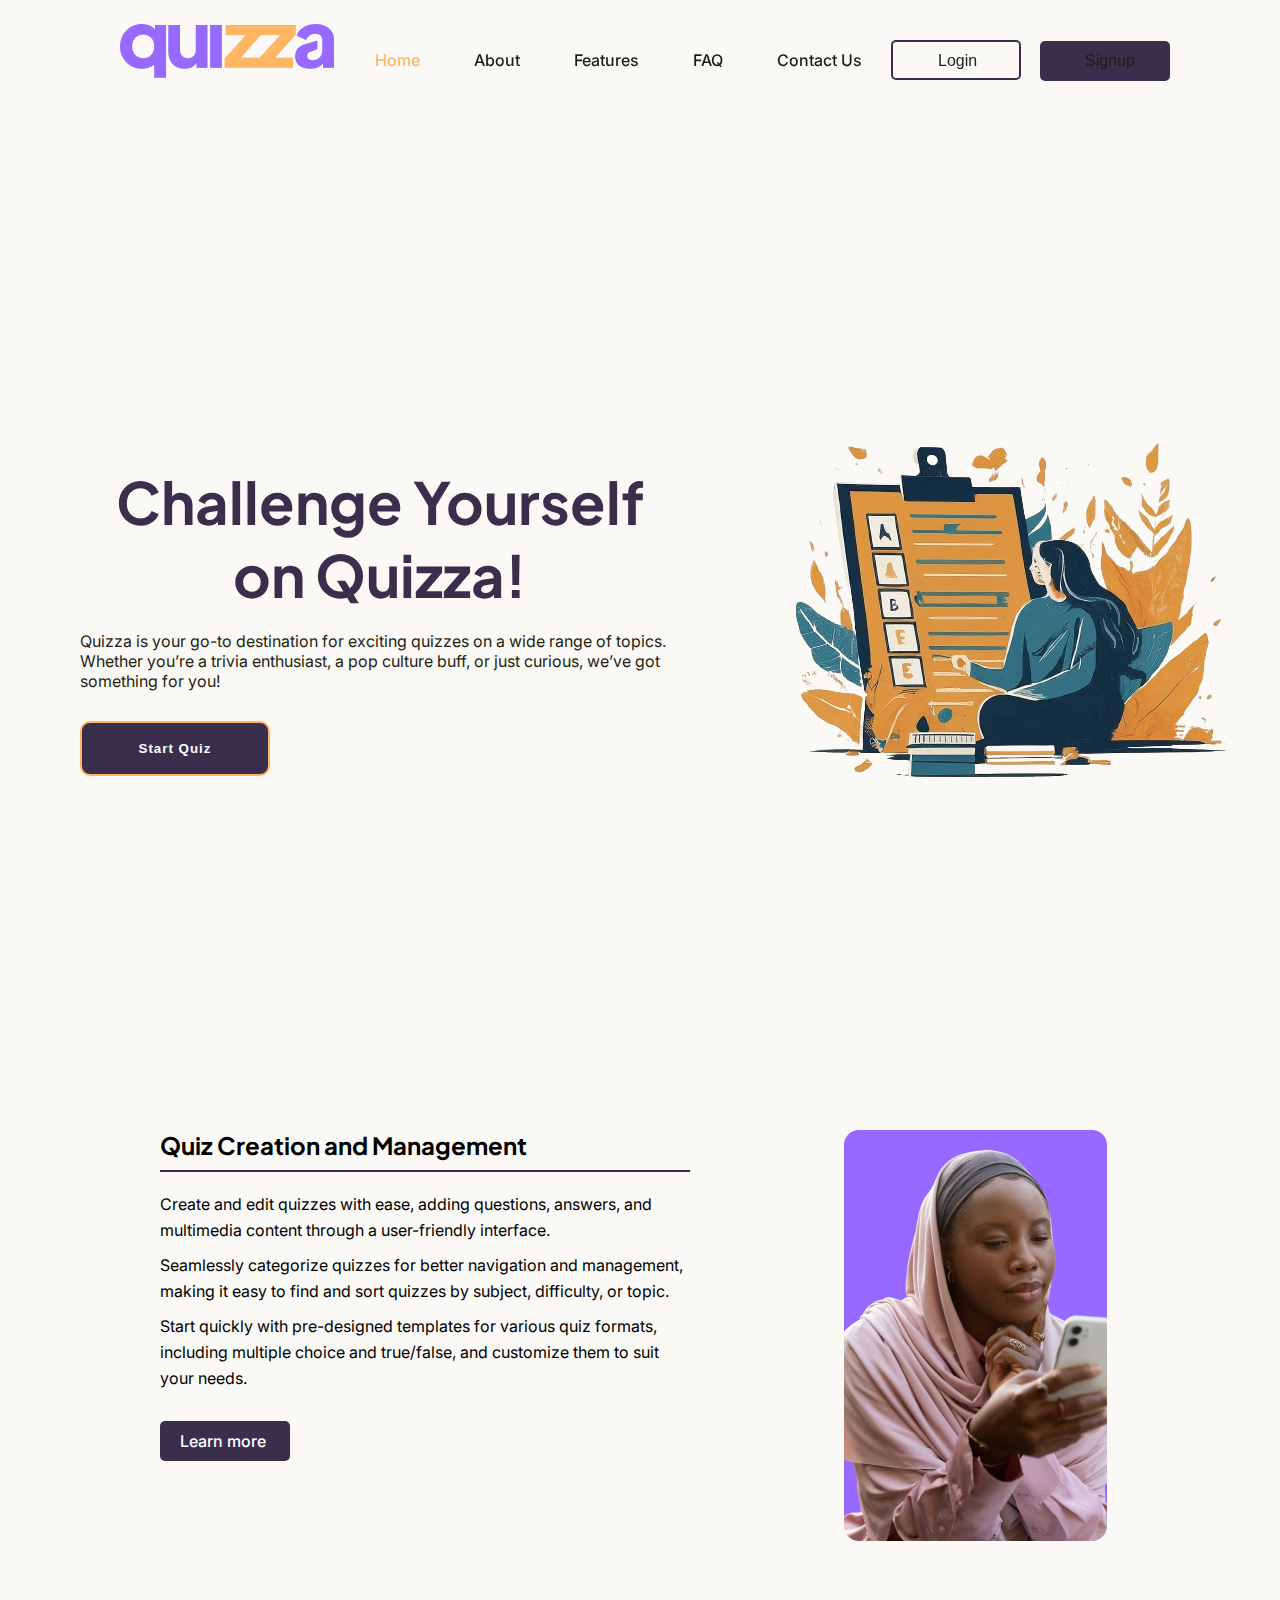
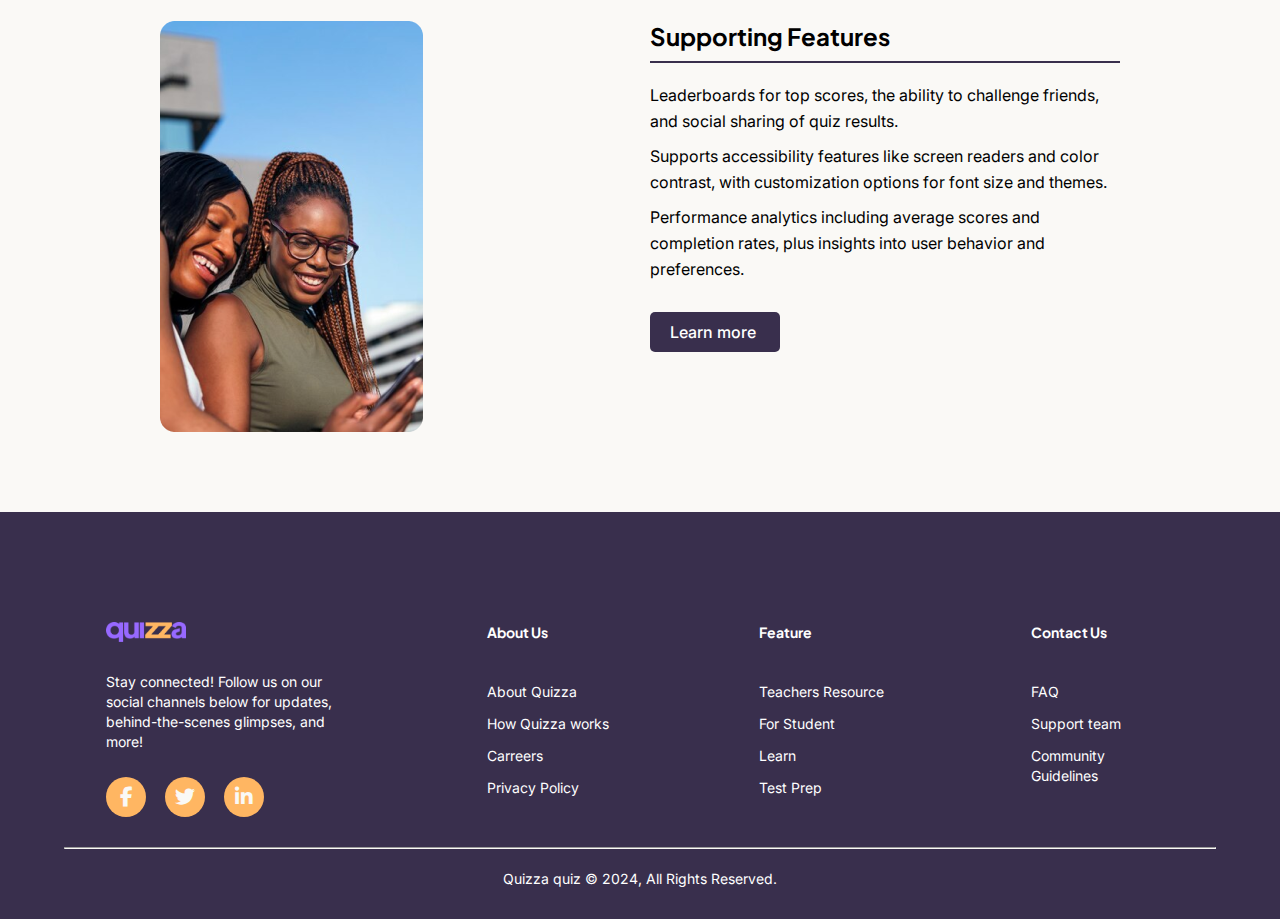
==== index.html @ c8ff4d8f "Add files via upload" ====
<!DOCTYPE html>
<html lang="en">
<head>
    <meta charset="UTF-8">
    <meta name="viewport" content="width=device-width, initial-scale=1.0">
    <link rel="icon" href="Logo.png">
    <title>Quizza</title>
    <link href="https://fonts.googleapis.com/css2?family=Inter:wght@400;700&family=Plus+Jakarta+Sans:wght@400;700&display=swap" rel="stylesheet">
    <link rel="stylesheet" href="Style.css">
    <link rel="stylesheet" type="text/css" href="https://cdnjs.cloudflare.com/ajax/libs/font-awesome/6.6.0/css/all.min.css">
</head>
<body>
    <main class="main">
        <header class="header">
            <img src="Logo.png" class="hello">

            <nav class="navbar">
                <a href="#" class="active">Home</a>
                <a href="#">About</a>
                <a href="#">Features</a>
                <a href="#">FAQ</a>
                <a href="#">Contact Us</a>
                <button class="btn" id="LoginBtn"><a href="login.html">Login</a></button>
                <button class="btn" id="SignupBtn"><a href="signup.html">Signup</a></button>
            </nav>
        </header>
<!--Hero section-->
        <section class="Home">
            <div class="Home-content">
                <H1>Challenge Yourself on Quizza!</H1>
                <p>Quizza is your go-to destination for exciting quizzes on a wide range of topics. Whether you’re a trivia enthusiast, a pop culture buff, or just curious, we’ve got something for you!</p>
                <button class="StartBtn">Start Quiz</button>
            </div>
            <div class="hero-image">
                <img src="heroimage.png" alt="Hero Image">
            </div>
        </section>
<!--Feature section-->
        <section class="Feature">
            <div class="Feature-definition">
                <h2>Quiz Creation and Management</h2>
                    <p>Create and edit quizzes with ease, adding questions, answers, and multimedia content through a user-friendly interface.</p>
                    <p>Seamlessly categorize quizzes for better navigation and management, making it easy to find and sort quizzes by subject, difficulty, or topic.</p>
                    <p>Start quickly with pre-designed templates for various quiz formats, including multiple choice and true/false, and customize them to suit your needs.</p>
                    <a href="#" class="btn">Learn more</a>
            </div>

                <div class="Feature1-image">
                    <img src="Mask2.png" alt="">
                </div>
        </section>

        <section class="Feature2">
            <div class="Feature2-image">
                <img src="Mask1.png" alt="">
            </div>

            <div class="Feature2-definition">
                <h2>Supporting Features</h2>
                    <p>Leaderboards for top scores, the ability to challenge friends, and social sharing of quiz results.</p>
                    <p>Supports accessibility features like screen readers and color contrast, with customization options for font size and themes.</p>
                    <p>Performance analytics including average scores and completion rates, plus insights into user behavior and preferences.</p>
                    <a href="#" class="btn">Learn more</a>
            </div>  
        </section>
    </main>
    <footer>
            <div class="row">
                <div class="footer-col">
                    <img src="Logo.png" class="Logo">
                    <p>Stay connected! Follow us on our social channels below for updates, behind-the-scenes glimpses, and more!</p>
                    <div class="social-links">
                        <a href="#"><i class="fab fa-facebook-f"></i></a>
                        <a href="#"><i class="fab fa-twitter"></i></a>
                        <a href="#"><i class="fab fa-linkedin-in"></i></a>
                    </div>
                </div>
                <div class="footer-col">
                    <h4>About Us</h4>
                    <ul>
                        <li><a href="#">About Quizza</a></li>
                        <li><a href="#">How Quizza works</a></li>
                        <li><a href="#">Carreers</a></li>
                        <li><a href="#">Privacy Policy</a></li>
                    </ul>
                </div>
                <div class="footer-col">
                    <h4>Feature</h4>
                    <ul>
                        <li><a href="#">Teachers Resource</a></li>
                        <li><a href="#">For Student</a></li>
                        <li><a href="#">Learn</a></li>
                        <li><a href="#">Test Prep</a></li>
                    </ul>
                </div>
                <div class="footer-col">
                    <h4>Contact Us</h4>
                    <ul>
                        <li><a href="#">FAQ</a></li>
                        <li><a href="#">Support team</a></li>
                        <li><a href="#">Community Guidelines</a></li>
                    </ul>
                </div>
            </div>
            <hr>
                <p class="copyrightText">Quizza quiz © 2024, All Rights Reserved.</p>
        </hr>
    </footer>
</body>
</html>
---- Style.css ----
*{
    margin: 0;
    padding: 0;
    box-sizing: border-box;
}

/*set the default font for the body*/
body {
    font-family: 'Inter', sans-serif;
    background-color: #FAF9F6;
}

/*set the default font for the header*/
h1, h2, h3, h4, h5, h6{
    font-family: 'Plus Jakarta Sans', sans-serif;
}

.hello{
    position: absolute;
    height: auto;
    left: 0px;
    width: 214px;
}

.header{
    position: fixed;
    top: 0;
    left: 0;
    width: 100%;
    padding: 20px 10%;
    background: transparent;
    margin: 0 120px 0 120px;
    display: flex;
    justify-content: space-around;
    align-items: center;
    z-index: 100;
}

.navbar a{
    font-size: 16px;
    color: #1e1e11;
    text-decoration: none;
    font-weight: 500;
    margin: 0px 25px;
    transition: 3s;
}

.navbar a:hover, 
.navbar a.active {
    color: #ffb662;
}

.btn{
    width: 130px;
    height: 40px;
    font-weight: 500;
    background: #392f4d;
    border: none;
    border-radius: 10px;
    cursor: pointer;
}

#SignupBtn{
    margin-left: 15px;
    color: #fff;
    font-weight: 600;
}

#LoginBtn{
   border: 2px solid #392f4d;
   background: none;
   color: #1e1e11;
   font-weight: 600;
}

.Home{
    height: 100vh;
    width: 100%;
    margin-left: 120px;
    display: flex;
    justify-content: left;
    align-items: center;
}

.Home-content{
   max-width: 600px; 
   display: inline-block;
   align-items: center;
   flex-direction: column;
}

.Home-content h1{
    font-size: 58px;
    font-weight: 700;
    color: #392f4d;
}

.Home-content p{
    font-size:  16px;
    text-align: left;
    margin-bottom: 30px;
    color: #1e1e11;
}

.Home-content .StartBtn{
    width: 190px;
    height: 55px;
    background: #392f4d;
    border-radius: 10px;
    color: #fff;
    border: 2px solid #ffb662;
    outline: none;
    font-weight: 600;
    letter-spacing: 1px;
    cursor: pointer;
}

/*Hero image styling*/
.hero-image{
    flex: 1;
    display: flex;
    justify-content: center;
    align-items: center;
}

.hero-image img{
    max-width: 100%;
    height: auto;
}


/*Feature section*/

Section{
    margin-bottom: 40px;
}

.Feature {
    display: flex;
    margin-left: 120px;
    align-items: flex-start;
    justify-content: space-between;
    flex-wrap: wrap; /* Ensures responsiveness */
    padding: 20px;
}

.Feature-definition {
    flex: 1;
    margin-right: 20px; /* Space between content and image */
}

.Feature-definition h2 {
    margin-bottom: 20px; /* Space below the heading */
}

.Feature-definition h3 {
    font-size: 1.5em;
    margin-bottom: 10px; /* Space between h3 and the paragraphs */
}

.Feature-definition p {
    margin: 10px 0; /* Space between paragraphs */
    line-height: 1.6; /* Adjust line height for readability */
}

.Feature1-image {
    flex: 1;
    display: flex;
    justify-content: center;
    align-items: center;
    /*text-align: right; /* Aligns the image to the right */
}

.Feature1-image img {
    max-width: 100%; /* Ensures the image is responsive */
    height: auto; /* Maintains aspect ratio */
}

.btn {
    display: inline-block;
    padding: 10px 20px;
    background-color: #392f4d;
    color: #fff;
    text-decoration: none;
    border-radius: 5px;
    margin-top: 20px;
}

.btn:hover {
    background-color: #ffb662;
}

.Feature2 {
    display: flex;
    align-items: flex-start; /* Align items at the top */
    justify-content: space-between; /* Distribute space between items */
    flex-wrap: wrap; /* Allows wrapping on smaller screens */
    padding: 20px;
}

.Feature2-image {
    flex: 1;
    flex: 1;
    display: flex;
    margin-left: 120px;
    justify-content: left;
    align-items: center;
    margin-right: 20px; /* Space between the image and content */
    /*text-align: center; /* Centers the image inside its container */
}

.Feature2-image img {
    max-width: 100%; /* Ensures the image is responsive */
    height: auto; /* Maintains aspect ratio */
}

.Feature2-definition {
    flex: 1;
    margin-right: 120px;
}

.Feature2-definition h2 {
    margin-bottom: 20px; /* Space below h2 */
}

.Feature2-definition p {
    margin: 10px 0; /* Space between paragraphs */
    line-height: 1.6; /* Adjust line height for readability */
}

.btn {
    display: inline-block;
    padding: 10px 20px;
    background-color: #392f4d;
    color: #fff;
    text-decoration: none;
    border-radius: 5px;
    margin-top: 20px; /* Space above the button */
}

.btn:hover {
    background-color: #ffb662;
}




/*Hero image styling*/
.hero-image{
    flex: 1;
    display: flex;
    justify-content: center;
    align-items: center;
}

.hero-image img{
    max-width: 100%;
    height: auto;
}


/*Form styling*/

header {
    text-align: center;
    margin-bottom: 20px;
}

main {
    display: flex;
    justify-content: center;
    align-items: center;
    width: 100%;
    height: 100%;
    flex-direction: column;
    margin-top: 150px;
    margin-bottom: 1 0px;
}

.form-container {
    background-color: white;
    padding: 20px;
    border-radius: 10px;
    box-shadow: 0 0 10px rgba(0, 0, 0, 0.1);
    max-width: 400px;
    width: 100%;
}

form {
    display: flex;
    flex-direction: column;
}

form label {
    margin: 10px 0 5px;
}

form input {
    padding: 10px;
    margin-bottom: 15px;
    border: 1px solid #ccc;
    border-radius: 5px;
}

button {
    padding: 10px;
    background-color: #392f4d;
    color: white;
    border: none;
    border-radius: 5px;
    cursor: pointer;
}


/*User Profile*/

header {
    text-align: center;
    margin-bottom: 20px;
}

main {
    display: flex;
    justify-content: center;
    align-items: center;
    width: 100%;
    height: 100%;
    flex-direction: column;
    padding: 20px;
    box-sizing: border-box;
}

.profile-container {
    background-color: white;
    padding: 20px;
    border-radius: 10px;
    box-shadow: 0 0 10px rgba(0, 0, 0, 0.1);
    max-width: 600px;
    width: 100%;
    box-sizing: border-box;
}

.profile-container section {
    margin-bottom: 20px;
}

.profile-container h2 {
    border-bottom: 1px solid #ccc;
    padding-bottom: 10px;
    margin-bottom: 10px;
}

form {
    display: flex;
    flex-direction: column;
}

form label {
    margin: 10px 0 5px;
}

form input, form textarea, form select {
    padding: 10px;
    margin-bottom: 15px;
    border: 1px solid #ccc;
    border-radius: 5px;
}

button {
    padding: 10px;
    background-color: #392f4d;
    color: white;
    border: none;
    border-radius: 5px;
    cursor: pointer;
}


/*Quiz management*/
header {
    display: flex;
    justify-content: space-between;
    align-items: center;
    padding: 20px;
    background-color: #392f4d;
    color: white;
}

header .logo {
    width: 150px;
}

header .profile-dropdown {
    position: relative;
    display: inline-block;
}

header .profile-dropdown img {
    width: 40px;
    height: 40px;
    border-radius: 50%;
    cursor: pointer;
}

header .profile-dropdown-content {
    display: none;
    position: absolute;
    right: 0;
    background-color: white;
    box-shadow: 0 8px 16px rgba(0,0,0,0.2);
    z-index: 1;
}

header .profile-dropdown-content a {
    color: black;
    padding: 12px 16px;
    text-decoration: none;
    display: block;
}

header .profile-dropdown-content a:hover {
    background-color: #ddd;
}

header .profile-dropdown:hover .profile-dropdown-content {
    display: block;
}

main {
    padding: 20px;
    display: flex;
    flex-direction: column;
    align-items: center;
}

.container {
    background-color: white;
    padding: 20px;
    border-radius: 10px;
    box-shadow: 0 0 10px rgba(0, 0, 0, 0.1);
    max-width: 900px;
    width: 100%;
}

h1 {
    text-align: center;
    margin-bottom: 20px;
}

h2 {
    border-bottom: 2px solid #392f4d;
    padding-bottom: 10px;
    margin-bottom: 20px;
}

form {
    display: flex;
    flex-direction: column;
}

form label {
    margin: 10px 0 5px;
}

form input, form textarea, form select {
    padding: 10px;
    margin-bottom: 15px;
    border: 1px solid #ccc;
    border-radius: 5px;
}

button {
    padding: 10px;
    background-color: #392f4d;
    color: white;
    border: none;
    border-radius: 5px;
    cursor: pointer;
    display: inline-block;
}

/* Section Styles */
.category, .template, .social-sharing, .leaderboard, .analytics {
    margin-bottom: 30px;
}

.template-options {
    display: flex;
    flex-wrap: wrap;
    gap: 20px;
    justify-content: space-between;
}

.template-card {
    background-color: #f9f9f9;
    padding: 15px;
    border: 1px solid #ccc;
    border-radius: 10px;
    width: calc(33.333% - 20px); /* Adjust width to fit three items in a row */
    box-shadow: 0 0 5px rgba(0,0,0,0.1);
    text-align: center;
    margin-bottom: 20px; /* Space between rows */
}

.template-card h3 {
    margin-top: 0;
}

.sharing-options {
    display: flex;
    flex-wrap: wrap;
    gap: 10px;
    justify-content: center;
}

.sharing-options button {
    margin: 5px 0; /* Margin for buttons */
    padding: 10px 15px;
}

.leaderboard {
    padding: 20px;
    background-color: #f9f9f9;
    border: 1px solid #ccc;
    border-radius: 10px;
}

.leaderboard h3 {
    margin-top: 0;
}

.leaderboard ol, .leaderboard ul {
    margin: 0;
    padding: 0;
    list-style-position: inside;
}

.leaderboard li {
    margin-bottom: 10px;
}


.analytics-info {
    background-color: #f9f9f9;
    padding: 15px;
    border: 1px solid #ccc;
    border-radius: 10px;
    box-shadow: 0 0 5px rgba(0,0,0,0.1);
    margin-top: 20px;
}


/*Quiz screen*/

.quiz-list-container {
    width: 80%;
    max-width: 800px;
    margin: 0 auto;
    text-align: center;
    padding: 20px;
    display: flex;
    justify-content: center;
    align-items: center;
    min-height: 100vh;
    margin: 0;
}

h1 {
    color: #333;
    margin-bottom: 20px;
}

/* Quiz Card Styles */
.quiz-card {
    background-color: #fff;
    border: 1px solid #ddd;
    border-radius: 8px;
    box-shadow: 0 2px 4px rgba(0, 0, 0, 0.1);
    margin: 10px 0;
    padding: 20px;
    text-align: left;
    transition: box-shadow 0.3s;
}

.quiz-card:hover {
    box-shadow: 0 4px 8px rgba(0, 0, 0, 0.2);
}

.quiz-card h2 {
    margin: 0 0 10px;
    font-size: 24px;
    color: #333;
}

.quiz-card p {
    margin: 5px 0;
    color: #555;
}

.start-quiz-btn {
    background-color: #392f4d;
    border: none;
    color: white;
    padding: 10px 20px;
    text-align: center;
    text-decoration: none;
    display: inline-block;
    font-size: 16px;
    border-radius: 4px;
    cursor: pointer;
    transition: background-color 0.3s;
}


.start-quiz-btn:hover {
    background-color: #ffb662;
}

/* Centering the quiz container */
.quiz-container {
    width: 100%;
    max-width: 600px;
    background-color: #fff;
    padding: 20px;
    border-radius: 8px;
    box-shadow: 0 2px 4px rgba(0, 0, 0, 0.1);
    text-align: center;
    margin: 20px auto;
}

/* Quiz Header */
.quiz-header {
    display: flex;
    justify-content: space-between;
    align-items: center;
    margin-bottom: 20px;
}

#quiz-title {
    font-size: 24px;
    margin: 0;
    color: #333;
}

.timer {
    font-size: 16px;
    color: #ff0000;
    margin-left: 30px;
    margin-right: 100px;
}

.question-navigation {
    display: flex;
    justify-content: space-between;
    width: 100%;
    max-width: 200px;
    margin: 0 auto;
}

.question-navigation button {
    background-color: #392f4d;
    border: none;
    color: white;
    padding: 10px 20px;
    font-size: 16px;
    border-radius: 4px;
    cursor: pointer;
    transition: background-color 0.3s;
    margin: 0 5px;
}

.question-navigation button:hover {
    background-color: #ffb662;
}

/* Question and Answers */
.question-container {
    text-align: left;
    margin-bottom: 20px;
}

#question {
    font-size: 20px;
    margin: 0 0 10px;
    color: #333;
}

.answers label {
    display: block;
    margin-bottom: 10px;
    font-size: 16px;
    color: #555;
}

.answers input[type="radio"] {
    margin-right: 10px;
}

/* Quiz Footer */
.quiz-footer {
    text-align: center;
    margin-top: 20px;
}

#submit-btn {
    background-color: #392f4d;
    border: none;
    color: white;
    padding: 10px 20px;
    font-size: 16px;
    border-radius: 4px;
    cursor: pointer;
    transition: background-color 0.3s;
}

#submit-btn:hover {
    background-color: #ffb662;
}




/*Styles for footer*/

footer{
    width: 100%;
    position: relative;
    bottom: 0;
    background: #392f4d;
    color: #fff;
    padding: 100px 0 30px;
    font-size: 14px;
    line-height: 20px;

}

.row{
    width: 85%;
    margin: auto;
    display: flex;
    flex-wrap: wrap;
    align-items: flex-start;
    justify-content: space-between;
}

.footer-col{
    flex-basis: 25%;
    padding: 10px; 
}

.footer-col:nth-child(2), .footer-col:nth-child(3), .footer-col:nth-child(4){
    flex-basis: 15%;
}

.Logo{
    width: 80px;
    margin-bottom: 25px;
}

.footer-col h4{
    width: fit-content;
    margin-bottom: 40px;
    position: relative;
}

.social-links .fab{
    width: 40px;
    height: 40px;
    border-radius: 50%;
    text-align: center;
   line-height: 40px;
   font-size: 20px;
   color: #FAF9F6;
   background: #ffb662;
   margin-right: 15px;
   cursor: pointer;
   margin-top: 25px;
}

ul li{
    list-style: none;
    margin-bottom: 12px;
}

ul li a{
    text-decoration: none;
    color: #fff;
}

hr{
    width: 90%;
    border: o;
    border-bottom: 1px solid #FAF9F6;
    margin: 20px auto;
}

.copyrightText{
    text-align: center;
}

@media (max-width: 700px){
    footer{
        bottom: unset;
    }
    .footer-col{
        flex-basis: 100%; 
    }
    
    .footer-col:nth-child(2), .footer-col:nth-child(3), .footer-col:nth-child(4){
        flex-basis: 100%;
    }
}
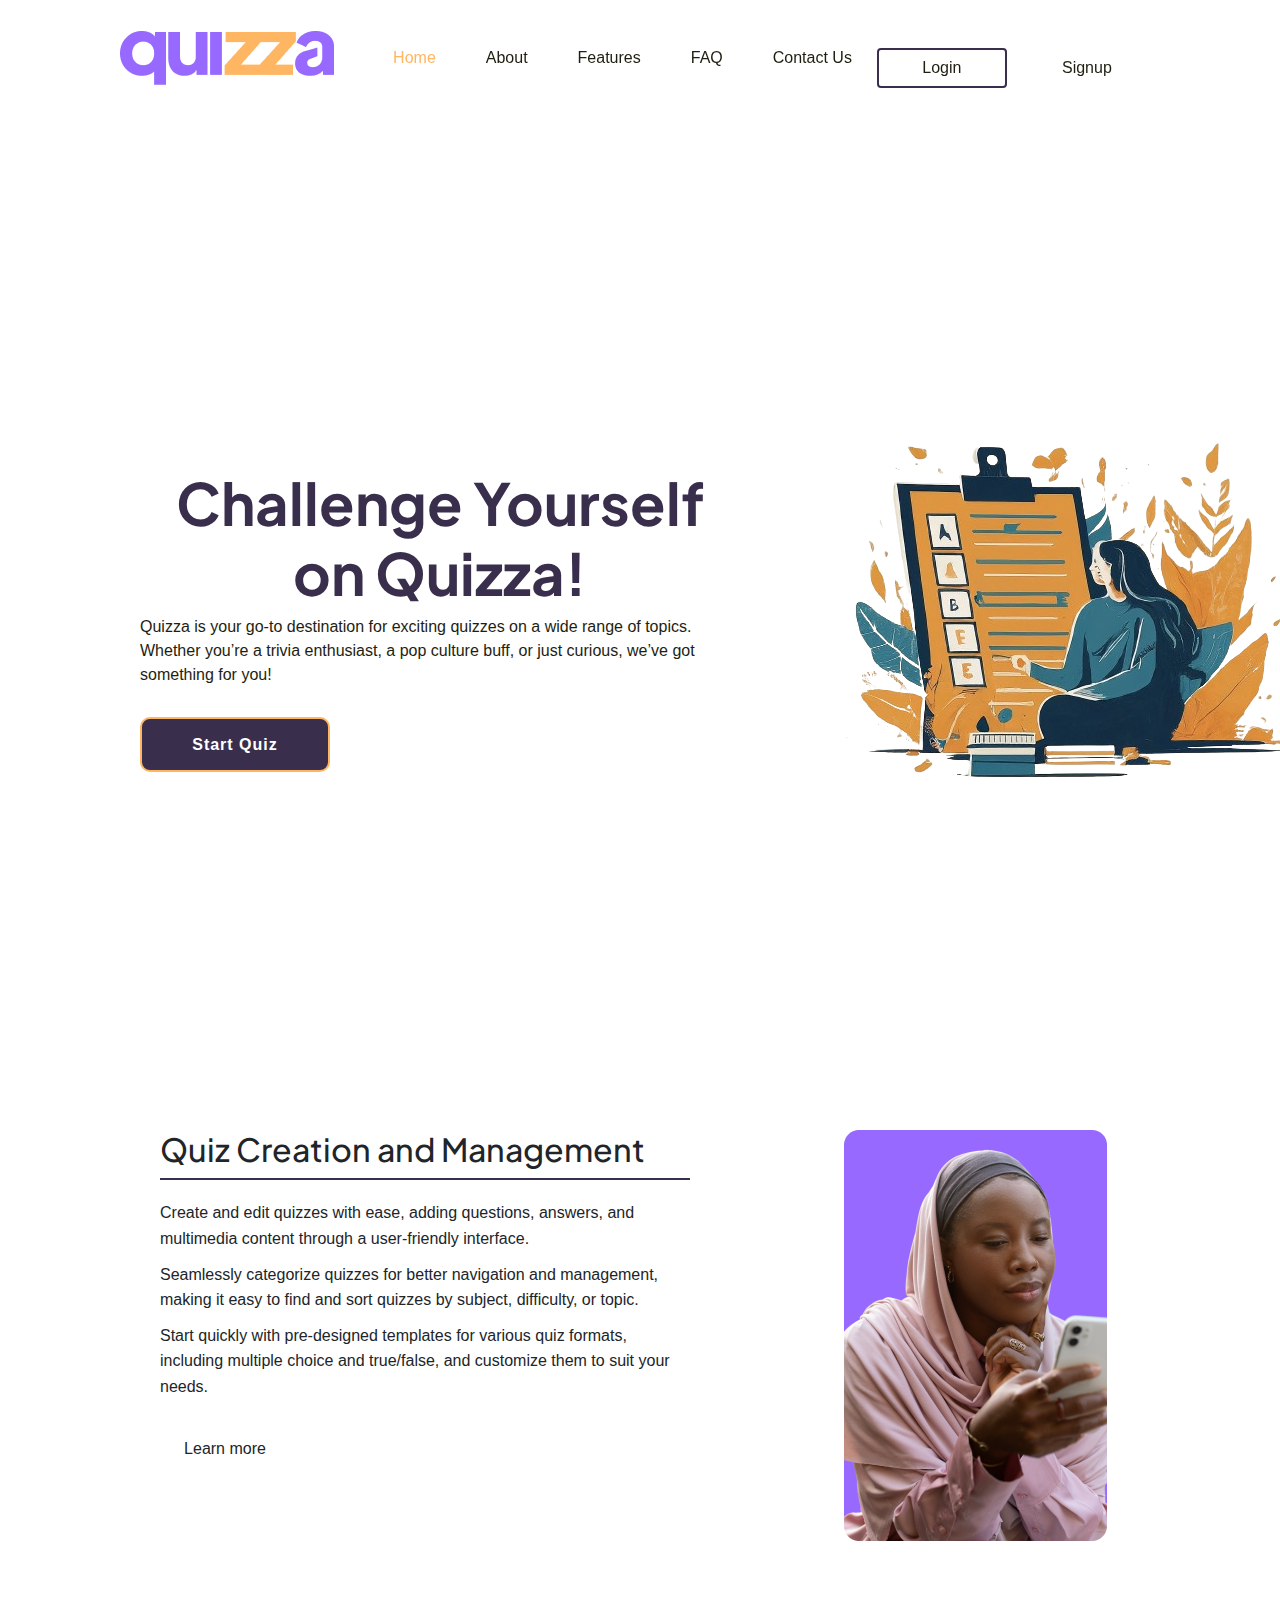
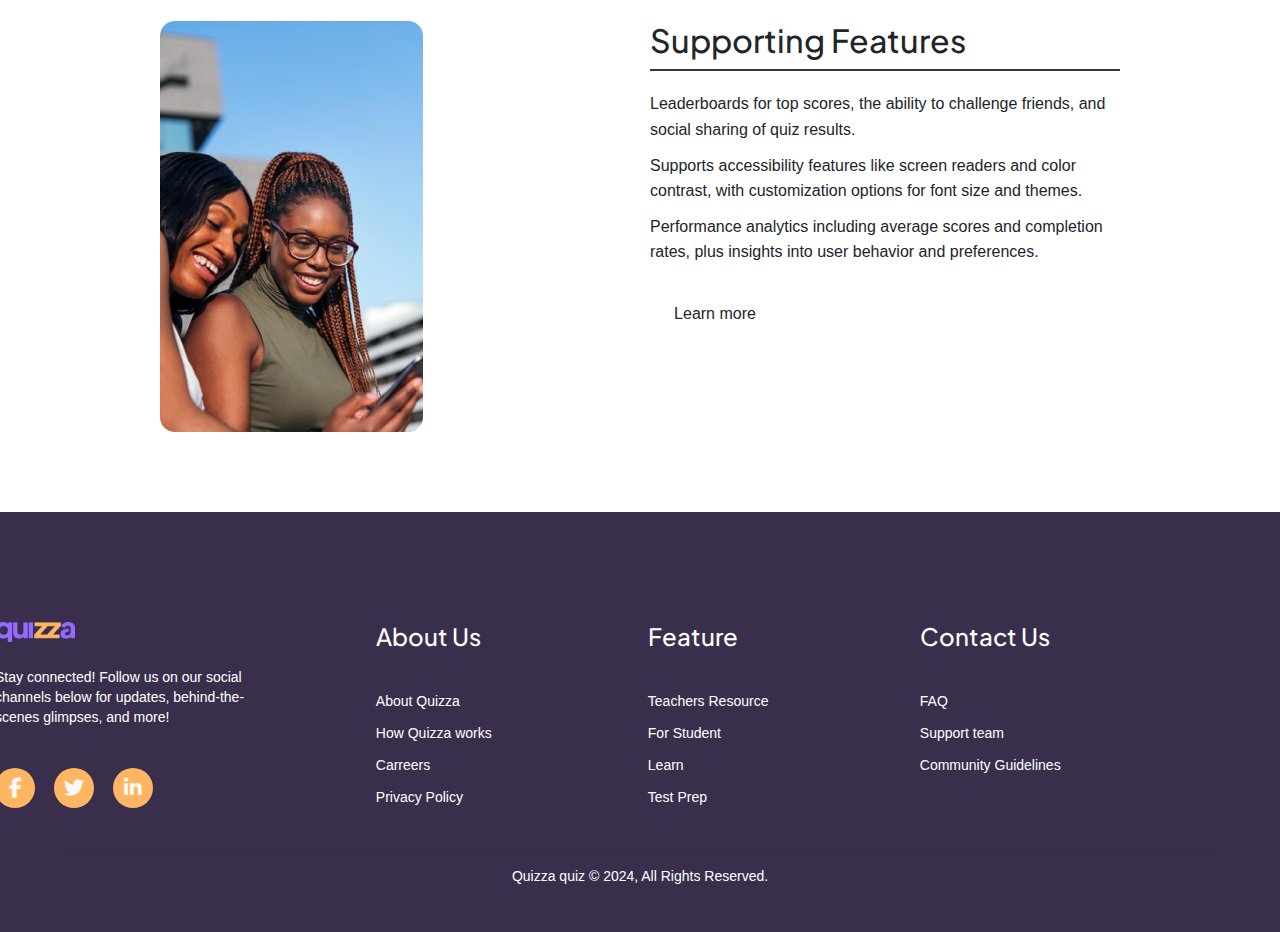
==== commit be45fe0e: "Update index.html" ====
--- a/index.html
+++ b/index.html
@@ -8,6 +8,7 @@
     <link href="https://fonts.googleapis.com/css2?family=Inter:wght@400;700&family=Plus+Jakarta+Sans:wght@400;700&display=swap" rel="stylesheet">
     <link rel="stylesheet" href="Style.css">
     <link rel="stylesheet" type="text/css" href="https://cdnjs.cloudflare.com/ajax/libs/font-awesome/6.6.0/css/all.min.css">
+    <link href="https://stackpath.bootstrapcdn.com/bootstrap/4.5.2/css/bootstrap.min.css" rel="stylesheet">
 </head>
 <body>
     <main class="main">
@@ -107,4 +108,4 @@
         </hr>
     </footer>
 </body>
-</html>+</html>
--- a/Style.css
+++ b/Style.css
@@ -283,7 +283,7 @@
     padding: 20px;
     border-radius: 10px;
     box-shadow: 0 0 10px rgba(0, 0, 0, 0.1);
-    max-width: 400px;
+    max-width: 500px;
     width: 100%;
 }
 
@@ -378,7 +378,7 @@
 
 
 /*Quiz management*/
-header {
+.management {
     display: flex;
     justify-content: space-between;
     align-items: center;
@@ -810,4 +810,4 @@
     .footer-col:nth-child(2), .footer-col:nth-child(3), .footer-col:nth-child(4){
         flex-basis: 100%;
     }
-}+}
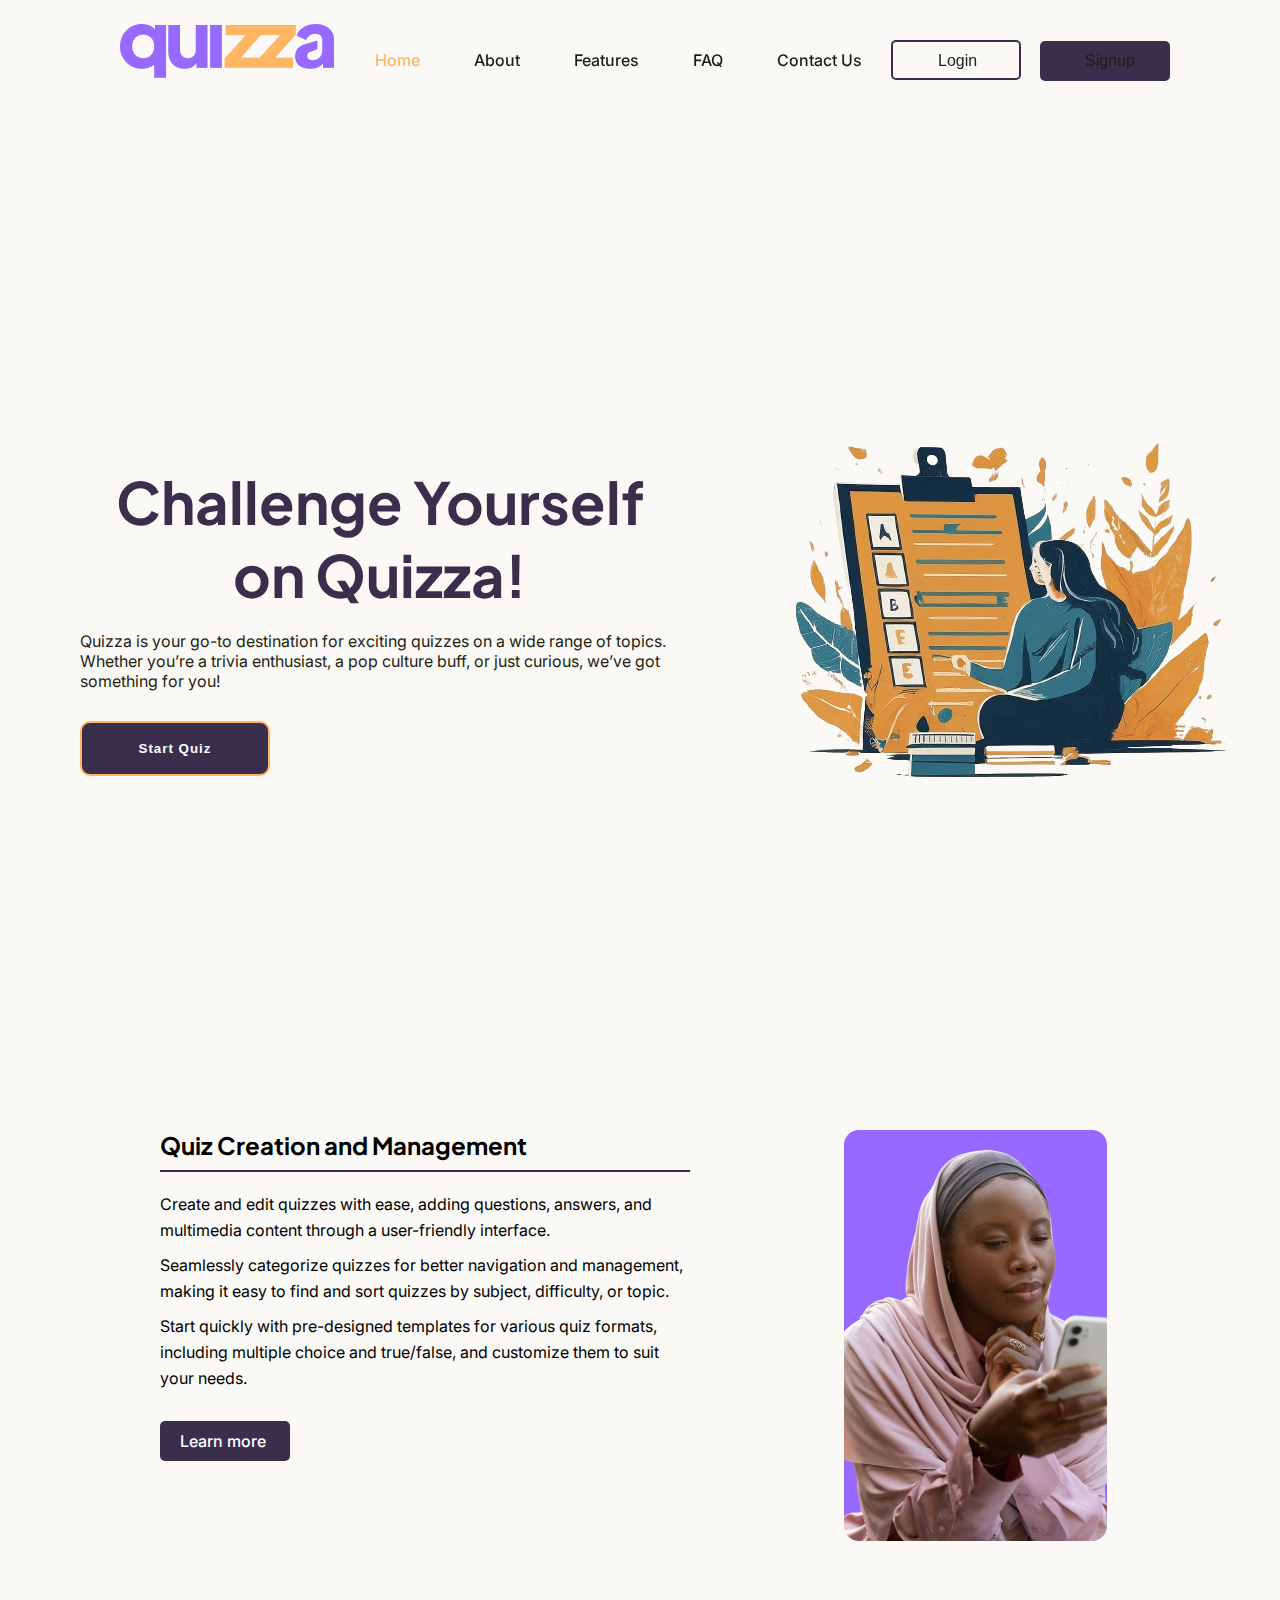
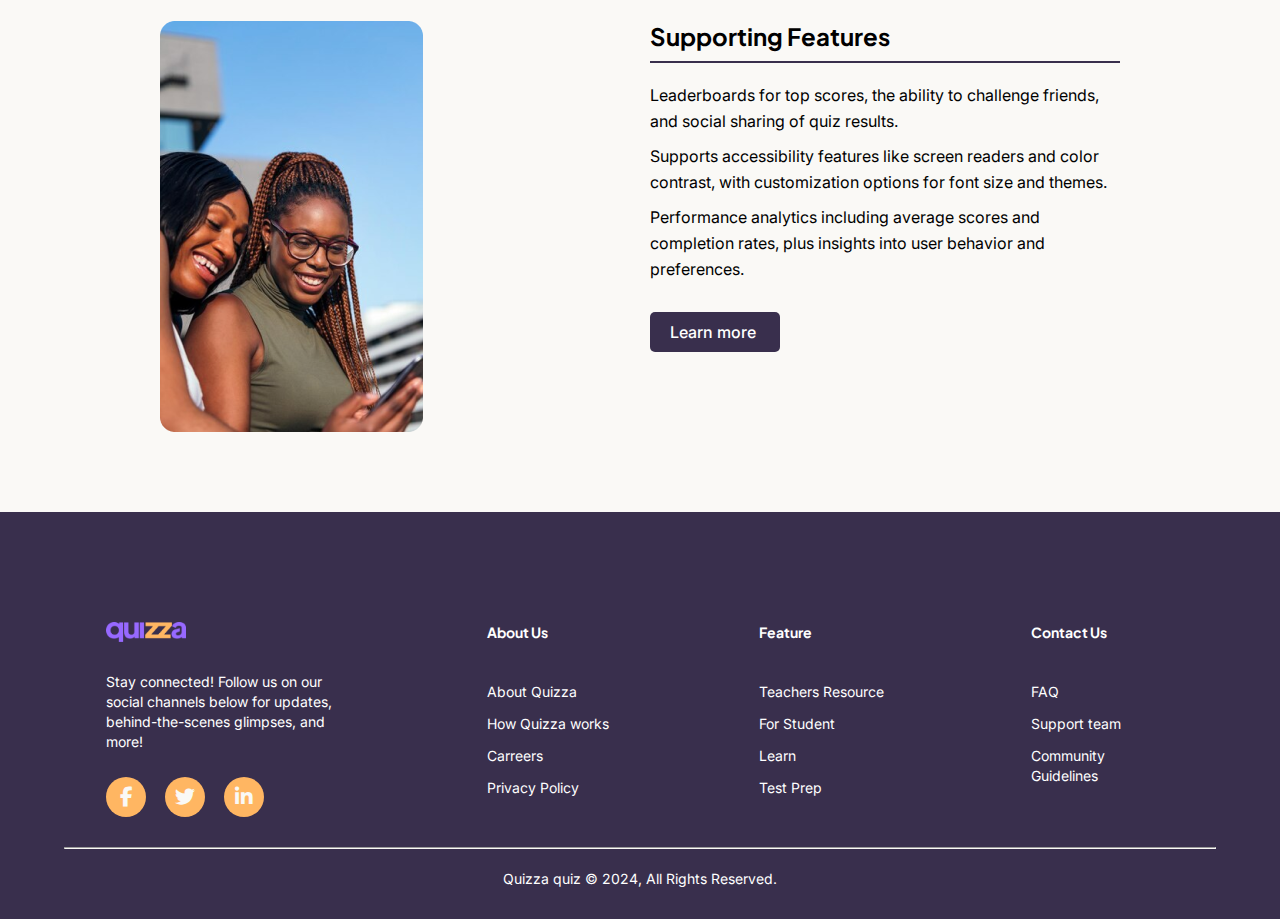
==== commit 61b7e57d: "Update index.html" ====
--- a/index.html
+++ b/index.html
@@ -8,7 +8,6 @@
     <link href="https://fonts.googleapis.com/css2?family=Inter:wght@400;700&family=Plus+Jakarta+Sans:wght@400;700&display=swap" rel="stylesheet">
     <link rel="stylesheet" href="Style.css">
     <link rel="stylesheet" type="text/css" href="https://cdnjs.cloudflare.com/ajax/libs/font-awesome/6.6.0/css/all.min.css">
-    <link href="https://stackpath.bootstrapcdn.com/bootstrap/4.5.2/css/bootstrap.min.css" rel="stylesheet">
 </head>
 <body>
     <main class="main">
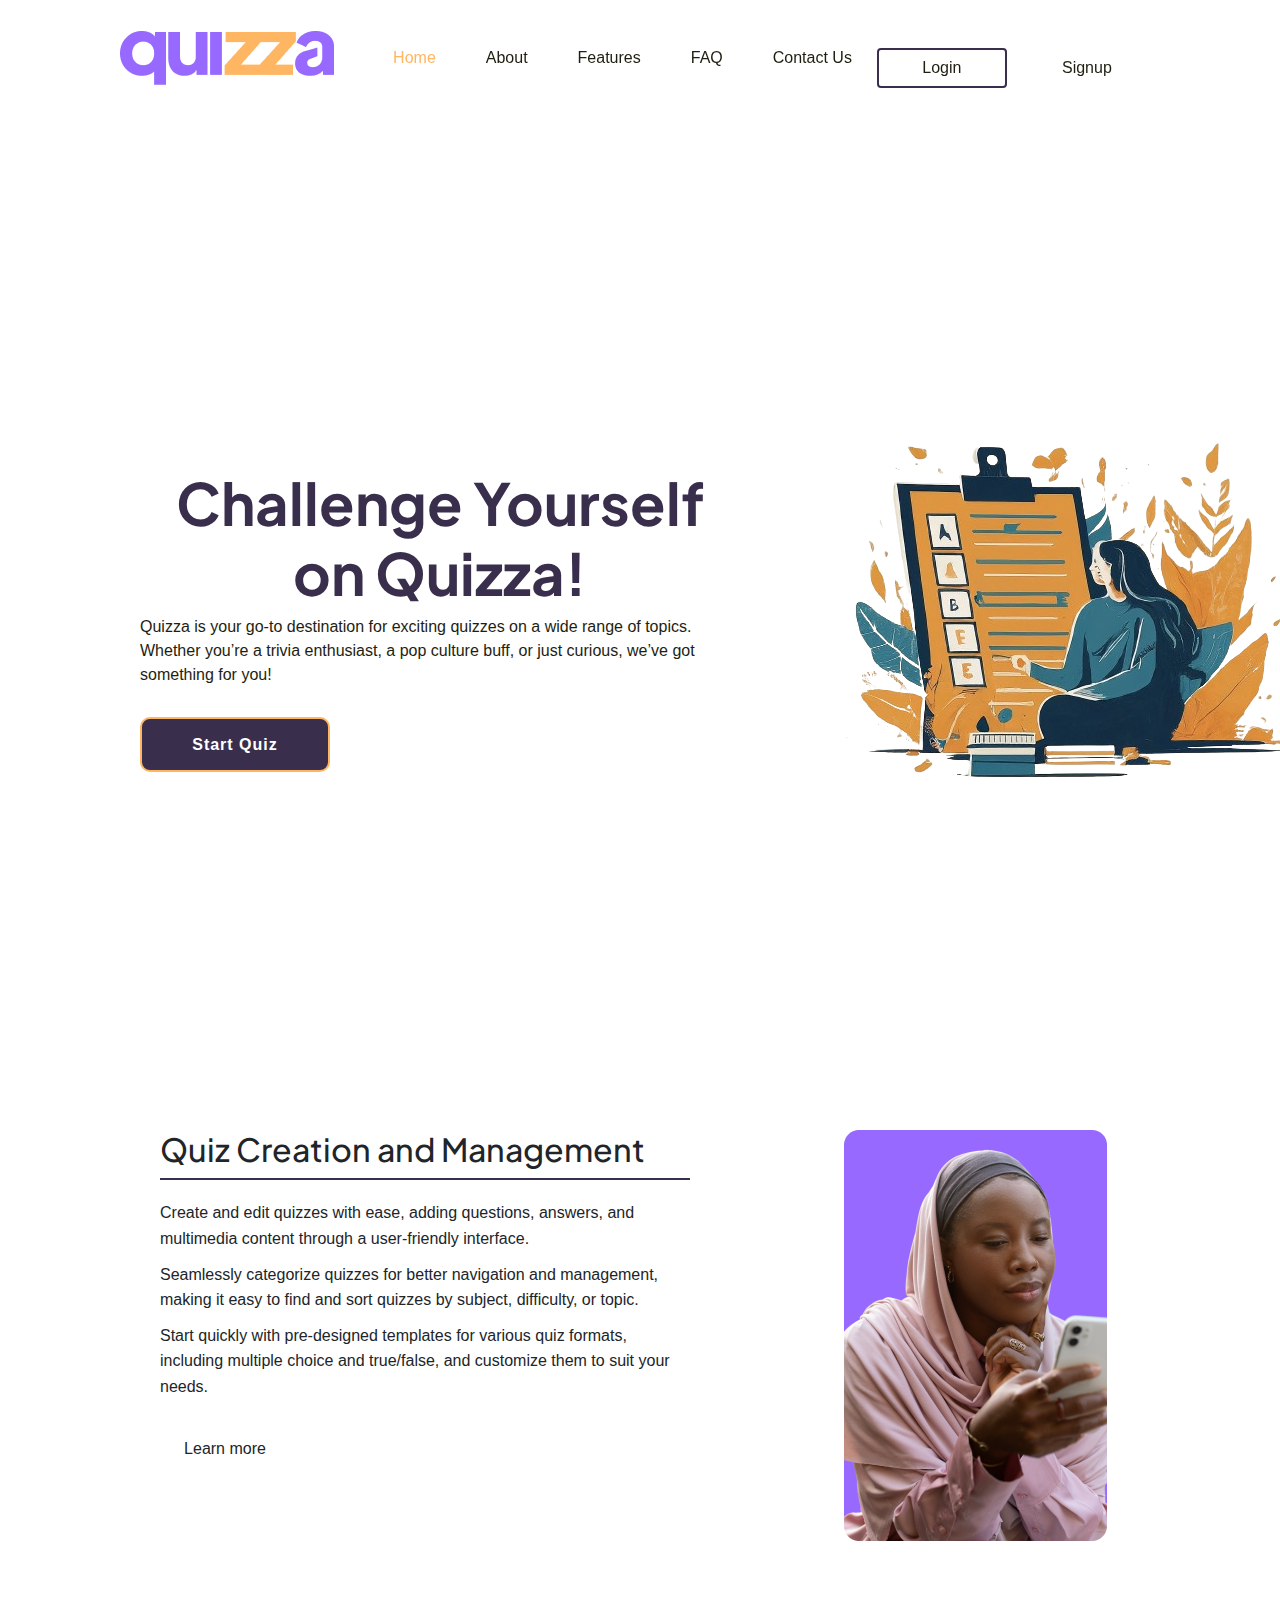
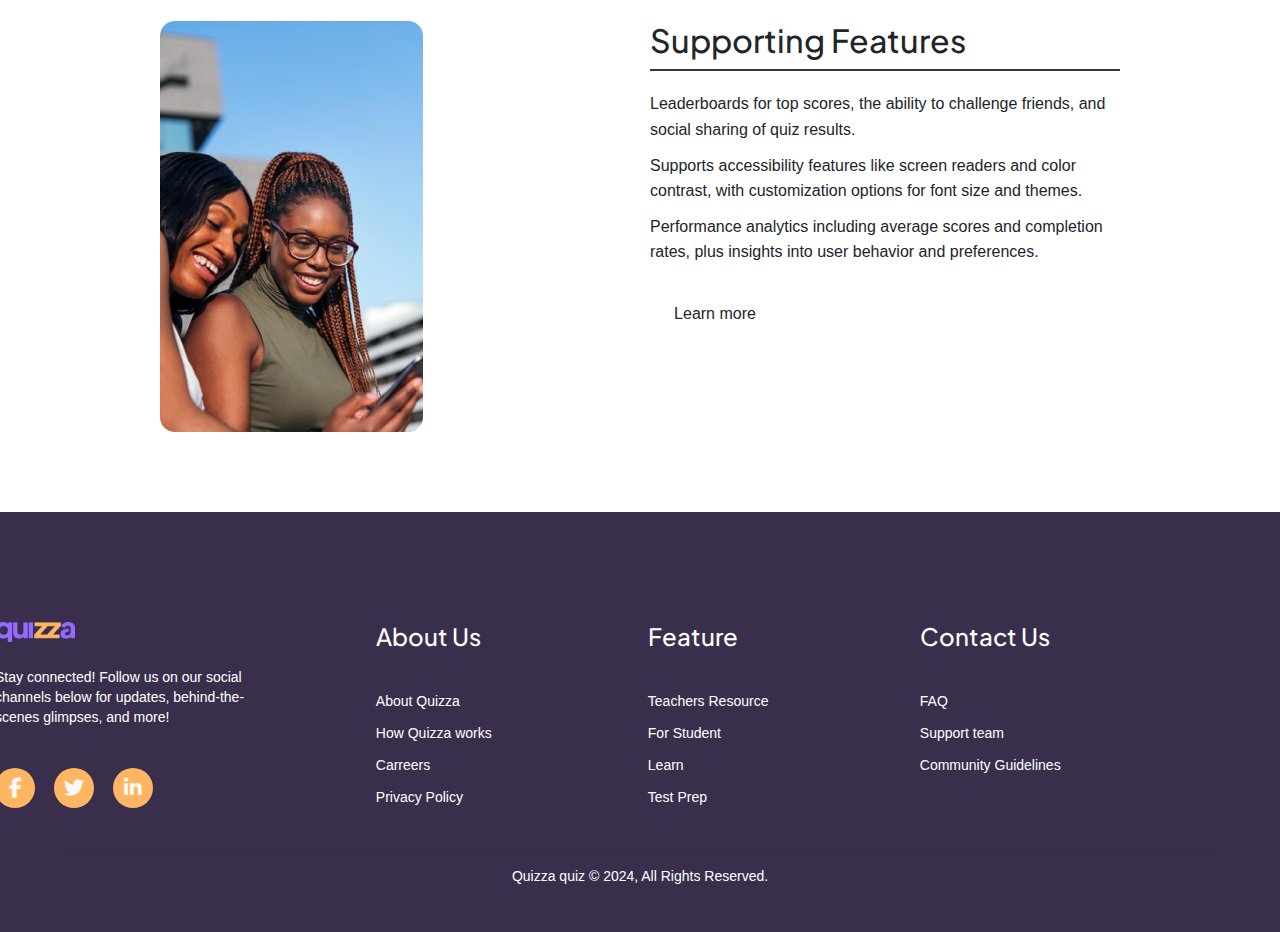
==== commit e38bb96b: "Update index.html" ====
--- a/index.html
+++ b/index.html
@@ -8,6 +8,7 @@
     <link href="https://fonts.googleapis.com/css2?family=Inter:wght@400;700&family=Plus+Jakarta+Sans:wght@400;700&display=swap" rel="stylesheet">
     <link rel="stylesheet" href="Style.css">
     <link rel="stylesheet" type="text/css" href="https://cdnjs.cloudflare.com/ajax/libs/font-awesome/6.6.0/css/all.min.css">
+     <link href="https://stackpath.bootstrapcdn.com/bootstrap/4.5.2/css/bootstrap.min.css" rel="stylesheet">
 </head>
 <body>
     <main class="main">
